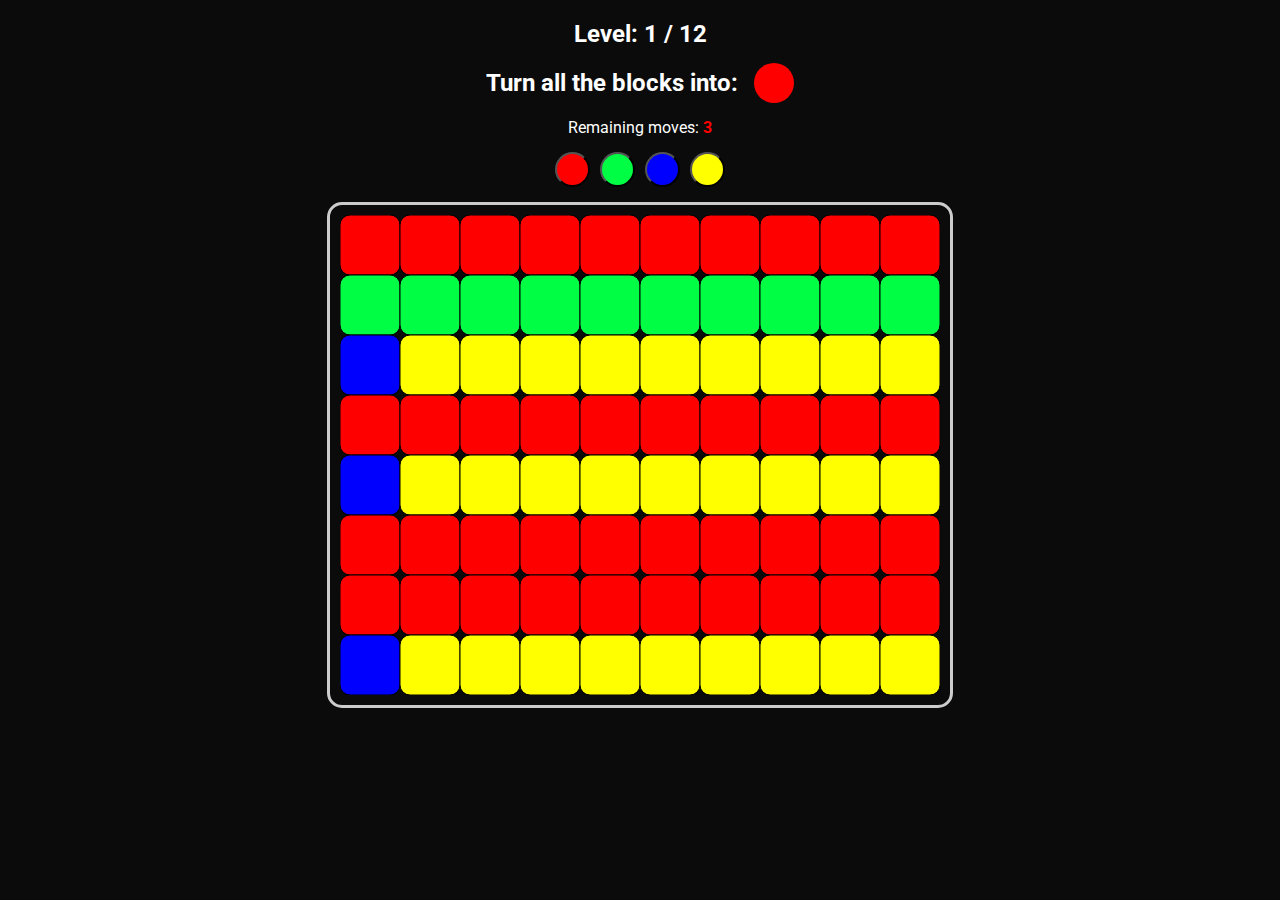
==== game.html @ 77b8a3c6 "simple overflowing pallette" ====
<!DOCTYPE html>
<html lang="en">
<head>
    <meta charset="UTF-8">
    <meta name="viewport" content="width=device-width, initial-scale=1.0">
    <title>Document</title>
    <link rel="stylesheet" href="styles/global.css">
    <link rel="stylesheet" href="styles/style.css">
</head>
<body>
    <div id="root">
        <h2 class="current-level">Level: 1 / 12</h2>
        <h2 class="flex align-items-center gap-1">Turn all the blocks into: <span class="target"></span></h2>
        <p>Remaining moves: <span class="count">3</span></p>
        <div class="actions"></div>
    </div>
    <script type="module" src="index.js"></script>
</body>
</html>
---- styles/global.css ----
@import url('https://fonts.googleapis.com/css2?family=Allerta&family=Figtree:ital,wght@0,300..900;1,300..900&family=Inter:ital,opsz,wght@0,14..32,100..900;1,14..32,100..900&family=Montserrat:ital,wght@0,100..900;1,100..900&family=Roboto:ital,wght@0,100;0,300;0,400;0,500;0,700;0,900;1,100;1,300;1,400;1,500;1,700;1,900&display=swap');
* {
    margin: 0;
    padding: 0;
}
:root {
    font-family: "Roboto", sans-serif;
}

.flex {
    display: flex;
}
.justify-content-center {
    justify-content: center;
}
.align-items-center {
    align-items: center;
}

.gap-1 {
    gap: 1rem;
}
---- styles/style.css ----
@import url('https://fonts.googleapis.com/css2?family=Roboto:ital,wght@0,100..900;1,100..900&display=swap');

@keyframes gradient-animation {
    0% { background-position: 0% 50%; }
    50% { background-position: 100% 50%; }
    100% { background-position: 0% 50%; }
}
body {
    background-color: rgb(11, 11, 11);

}
#root {
    font-family: "Roboto", serif;
    display: flex;
    justify-content: center;
    flex-direction: column;
    align-items: center;
    color: white;
    gap: 15px;
    margin-top: 20px;
}

.count {
    color: red;
    font-weight: bolder;
    
}


.main-canvas {
    border: 3px solid #ccc;
    padding: 10px;
    border-radius: 15px;
}


.target {
    display: inline-block;
    width: 40px;
    height: 40px;
    border-radius: 5rem;

}

.actions {
    display: flex;
    justify-content: center;
    gap: 10px;
}
.btn-color {
    width: 35px;
    height: 35px;
    border-radius: 5rem;
}

.btn-color.selected {
    border: 5px solid #ccc;
}


.active {
    visibility: visible;
}
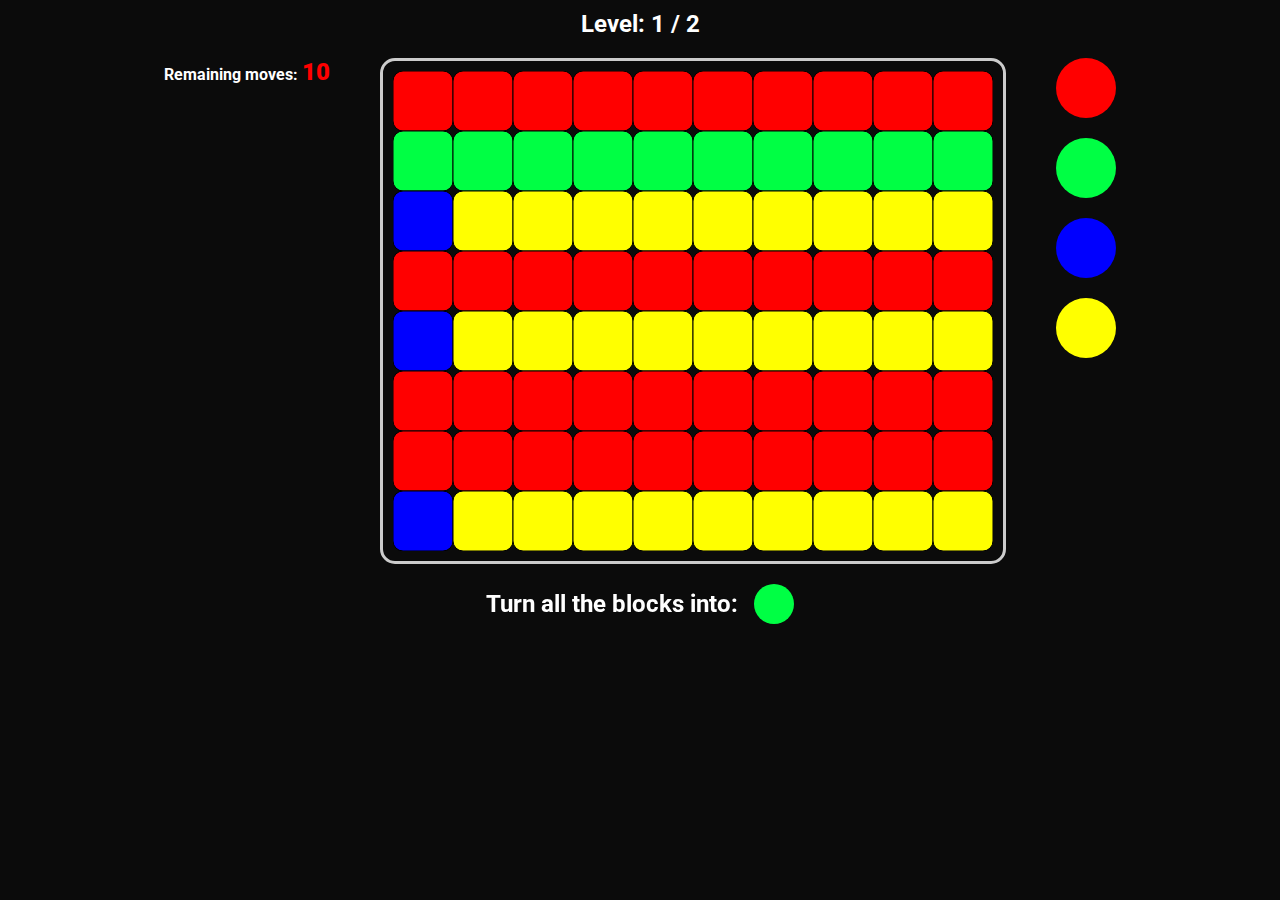
==== commit 0cf706b8: "fix style" ====
--- a/game.html
+++ b/game.html
@@ -8,11 +8,14 @@
     <link rel="stylesheet" href="styles/style.css">
 </head>
 <body>
-    <div id="root">
-        <h2 class="current-level">Level: 1 / 12</h2>
+    <div class="page-wrapper">
+        <h2 class="current-level">Level: <span class="level">1 / 12</span></h2>
+        <div id="root"> 
+            <strong class="text">Remaining moves: <span class="count">3</span></strong>
+            <canvas></canvas>
+            <div class="actions"></div>
+        </div>
         <h2 class="flex align-items-center gap-1">Turn all the blocks into: <span class="target"></span></h2>
-        <p>Remaining moves: <span class="count">3</span></p>
-        <div class="actions"></div>
     </div>
     <script type="module" src="index.js"></script>
 </body>
--- a/styles/style.css
+++ b/styles/style.css
@@ -7,27 +7,37 @@
 }
 body {
     background-color: rgb(11, 11, 11);
-
+    color: white;
+}
+h2 {
+    display: inline-block;
+}
+.page-wrapper {
+    margin: 0 auto;
+    display: flex;
+    flex-direction: column;
+    justify-content: center;
+    align-items: center;
+    padding: 10px 15px;
+    gap: 20px;
 }
 #root {
     font-family: "Roboto", serif;
     display: flex;
     justify-content: center;
-    flex-direction: column;
-    align-items: center;
-    color: white;
-    gap: 15px;
-    margin-top: 20px;
+    flex-direction: row;
+    gap: 50px;
+    width: fit-content;
 }
 
 .count {
     color: red;
     font-weight: bolder;
-    
+    font-size: 1.5rem;
 }
 
 
-.main-canvas {
+canvas {
     border: 3px solid #ccc;
     padding: 10px;
     border-radius: 15px;
@@ -39,25 +49,22 @@
     width: 40px;
     height: 40px;
     border-radius: 5rem;
-
 }
 
 .actions {
     display: flex;
-    justify-content: center;
-    gap: 10px;
+    justify-content: flex-start;
+    flex-direction: column;
+    gap: 20px;
 }
 .btn-color {
-    width: 35px;
-    height: 35px;
+    width: 60px;
+    height: 60px;
     border-radius: 5rem;
+    border: none;
+    cursor: pointer;
 }
 
 .btn-color.selected {
     border: 5px solid #ccc;
 }
-
-
-.active {
-    visibility: visible;
-}
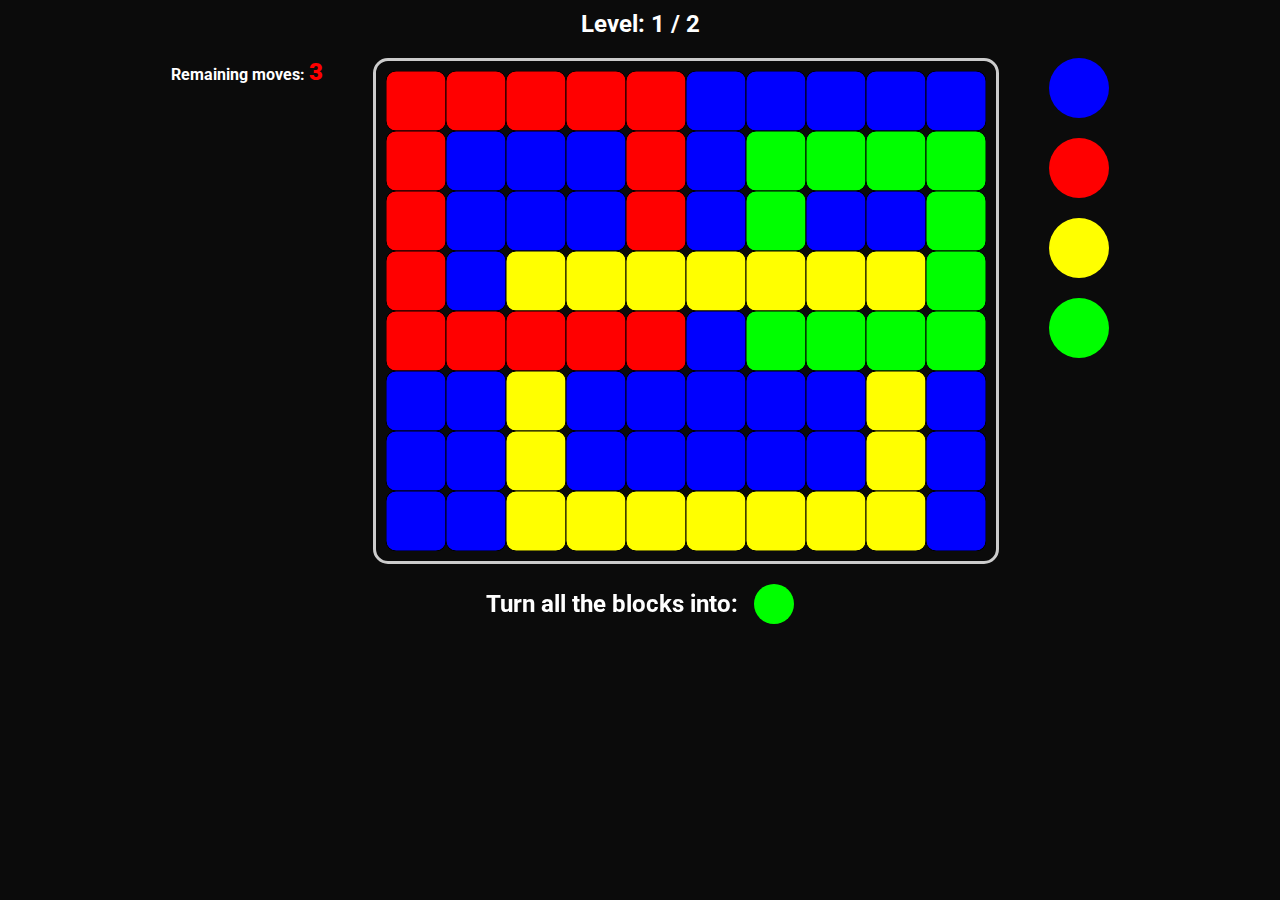
==== commit b3ef28bf: "fix style" ====
--- a/game.html
+++ b/game.html
@@ -9,7 +9,7 @@
 </head>
 <body>
     <div class="page-wrapper">
-        <h2 class="current-level">Level: <span class="level">1 / 12</span></h2>
+        <h2 class="current-level">Level: <span class="level"></span></h2>
         <div id="root"> 
             <strong class="text">Remaining moves: <span class="count">3</span></strong>
             <canvas></canvas>
--- a/styles/style.css
+++ b/styles/style.css
@@ -20,6 +20,7 @@
     align-items: center;
     padding: 10px 15px;
     gap: 20px;
+    overflow: scroll;
 }
 #root {
     font-family: "Roboto", serif;
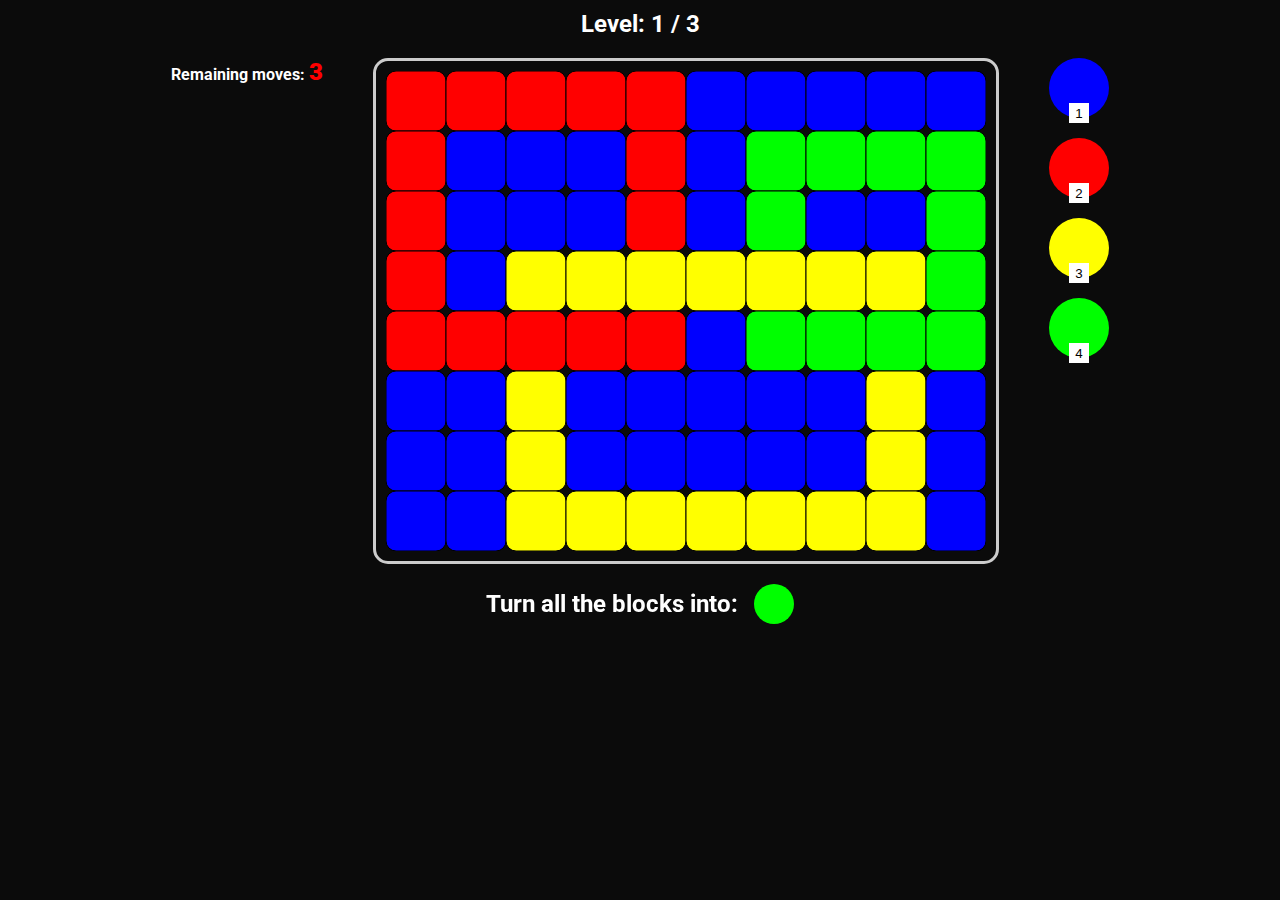
==== commit c65c2c47: "add sfx" ====
--- a/game.html
+++ b/game.html
@@ -17,6 +17,10 @@
         </div>
         <h2 class="flex align-items-center gap-1">Turn all the blocks into: <span class="target"></span></h2>
     </div>
+
+    <audio style="display: none;" controls>
+        <source src="assets/click.mp3" type="audio/mpeg">
+    </audio>
     <script type="module" src="index.js"></script>
 </body>
 </html>
--- a/styles/style.css
+++ b/styles/style.css
@@ -20,7 +20,7 @@
     align-items: center;
     padding: 10px 15px;
     gap: 20px;
-    overflow: scroll;
+    /* overflow: scroll; */
 }
 #root {
     font-family: "Roboto", serif;
@@ -64,7 +64,23 @@
     border-radius: 5rem;
     border: none;
     cursor: pointer;
+    position: relative;
+    border: 5px solid transparent;
 }
+.btn-index {
+    width: 20px;
+    height: 20px;
+    text-align: center;
+    background-color: white;
+    display: flex;
+    justify-content: center;
+    align-items: center;
+    position: absolute;
+    bottom: 0;
+    left: 50%;
+    transform: translate(-50%, 50%);
+}
+
 
 .btn-color.selected {
     border: 5px solid #ccc;
